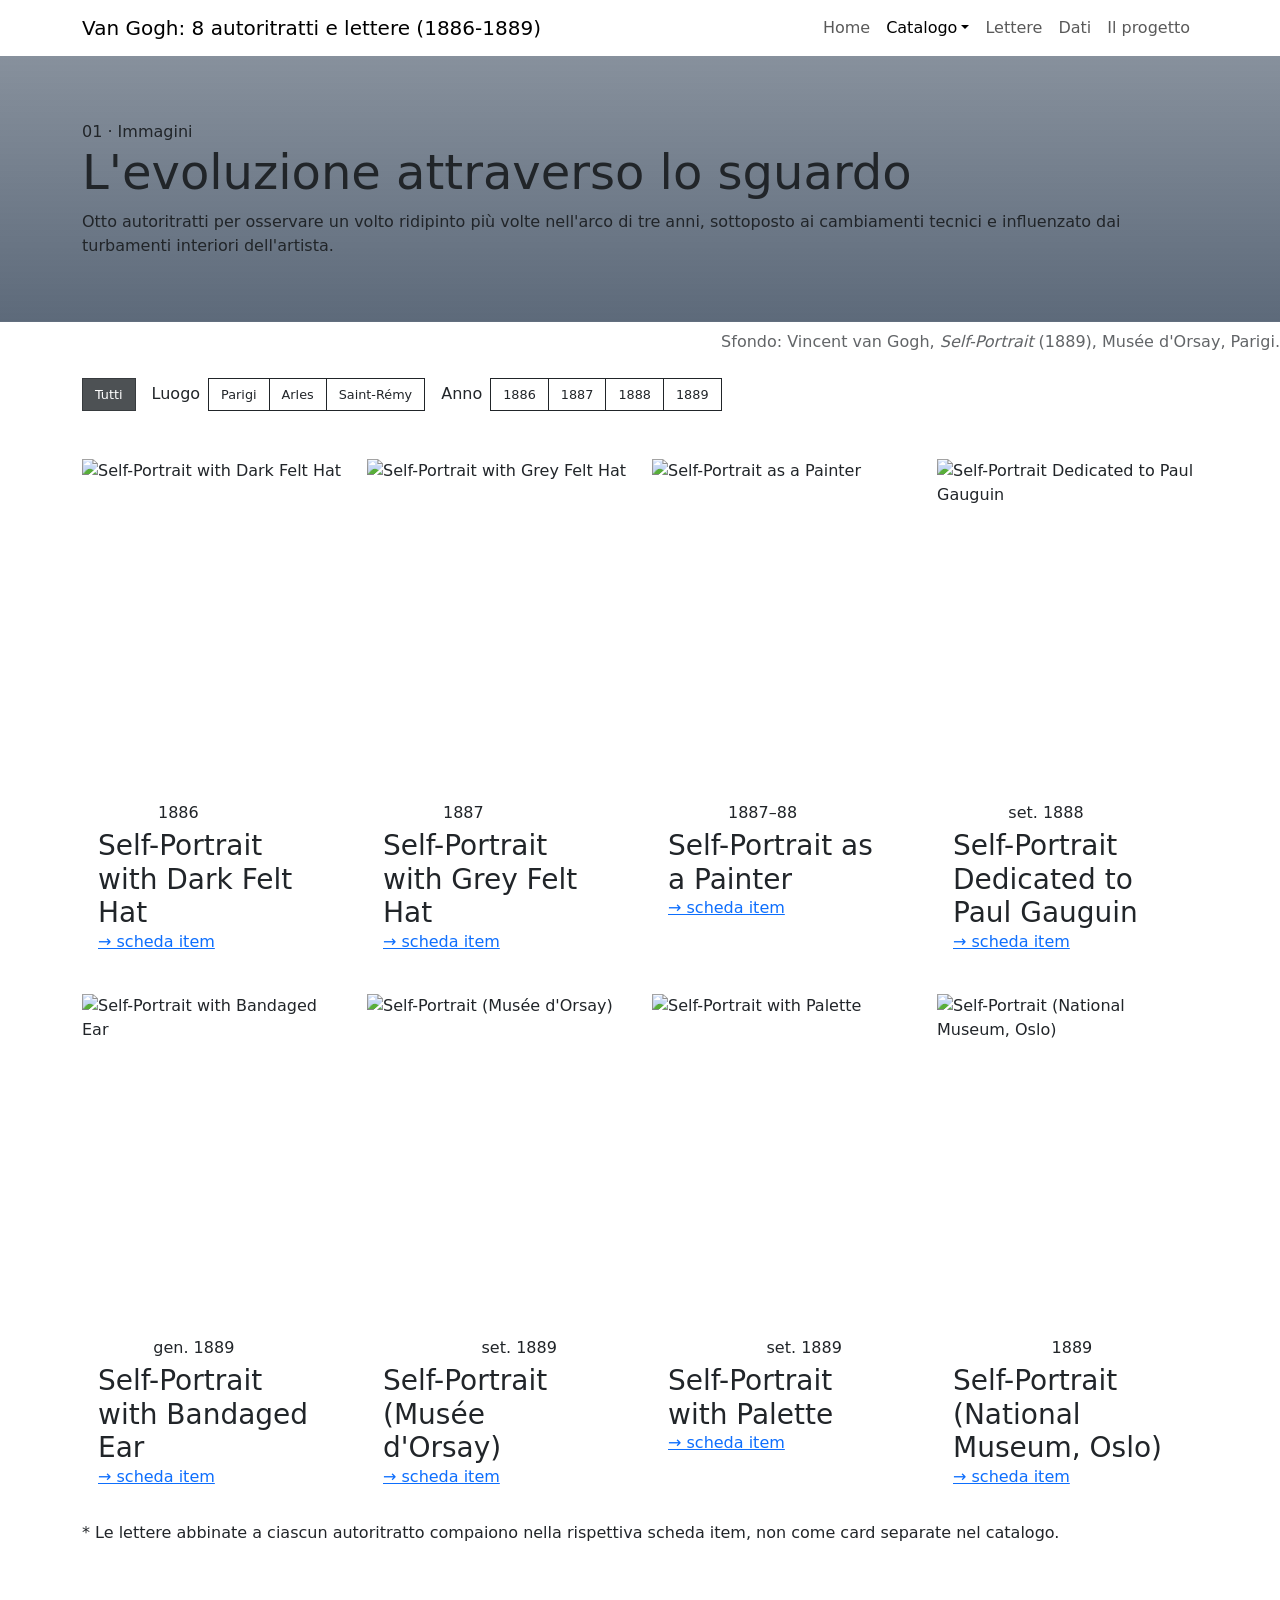
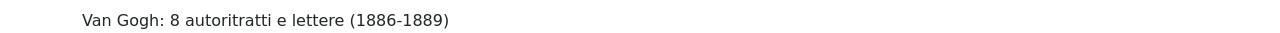
==== catalogo.html @ b30aceb8 "Add files via upload" ====
<!DOCTYPE html>
<html lang="it">
<head>
<meta charset="UTF-8">
<meta name="viewport" content="width=device-width, initial-scale=1.0">
<title>Catalogo — Van Gogh: 8 autoritratti e lettere (1886-1889)</title>
<link href="https://cdn.jsdelivr.net/npm/bootstrap@5.3.3/dist/css/bootstrap.min.css" rel="stylesheet">
<link href="https://fonts.googleapis.com/css2?family=Fraunces:wght@500;600&family=Source+Serif+4:ital,wght@0,400;0,600;1,400&family=IBM+Plex+Mono:wght@400;600&display=swap" rel="stylesheet">
<link rel="stylesheet" href="css/style.css">
</head>
<body>

<nav class="navbar navbar-expand-lg navbar-dh">
  <div class="container">
    <a class="navbar-brand" href="index.html">Van Gogh: 8 autoritratti e lettere (1886-1889)</a>
    <button class="navbar-toggler" type="button" data-bs-toggle="collapse" data-bs-target="#nav">
      <span class="navbar-toggler-icon"></span>
    </button>
    <div class="collapse navbar-collapse" id="nav">
      <ul class="navbar-nav ms-auto">
        <li class="nav-item"><a class="nav-link" href="index.html">Home</a></li>
<li class="nav-item dropdown">
  <a class="nav-link dropdown-toggle active" href="#" role="button" data-bs-toggle="dropdown" aria-expanded="false">Catalogo</a>
  <ul class="dropdown-menu dropdown-menu-dark">
    <li><a class="dropdown-item" href="catalogo.html">Immagini</a></li>
    <li><a class="dropdown-item" href="mappa.html">Mappa</a></li>
    <li><a class="dropdown-item" href="timeline.html">Cronologia</a></li>
  </ul>
</li>
        <li class="nav-item"><a class="nav-link" href="lettere.html">Lettere</a></li>
        <li class="nav-item"><a class="nav-link" href="dati.html">Dati</a></li>
        <li class="nav-item"><a class="nav-link" href="progetto.html">Il progetto</a></li>
      </ul>
    </div>
  </div>
</nav>

<header class="hero" style="padding: 4rem 0 3rem; background-image: linear-gradient(rgba(16,35,59,0.5), rgba(16,35,59,0.68)), url('assets/img/self-portrait-orsay.jpg'); background-size: 90% auto; background-position: center 35%;">
  <div class="container">
    <span class="stamp">01 · Immagini</span>
    <h1 style="font-size: clamp(1.8rem, 4.5vw, 3rem);">L'evoluzione attraverso lo sguardo</h1>
    <p class="lead-text">
      Otto autoritratti per osservare un volto ridipinto più volte nell'arco di tre anni, sottoposto ai cambiamenti tecnici e influenzato dai turbamenti interiori dell'artista.
    </p>
  </div>
</header>
<p class="caption" style="text-align:right; margin-top:0.5rem; opacity:0.7;">
  Sfondo: Vincent van Gogh, <em>Self-Portrait</em> (1889), Musée d'Orsay, Parigi.
</p>
<section class="container mt-4">
  <div class="d-flex flex-wrap align-items-center gap-3">

    <button class="btn btn-dark filtro-reset-btn active" id="filtro-reset" style="border-radius:0; font-family:var(--font-mono); font-size:0.8rem;">Tutti</button>

    <div class="d-flex align-items-center gap-2">
      <span class="eyebrow mb-0" style="white-space:nowrap;">Luogo</span>
      <div class="btn-group" role="group" aria-label="Filtra per luogo" id="filtri">
        <button class="btn btn-outline-dark filtro-btn" data-filtro="parigi" style="border-radius:0; font-family:var(--font-mono); font-size:0.8rem;">Parigi</button>
        <button class="btn btn-outline-dark filtro-btn" data-filtro="arles" style="border-radius:0; font-family:var(--font-mono); font-size:0.8rem;">Arles</button>
        <button class="btn btn-outline-dark filtro-btn" data-filtro="saintremy" style="border-radius:0; font-family:var(--font-mono); font-size:0.8rem;">Saint-Rémy</button>
      </div>
    </div>

    <div class="d-flex align-items-center gap-2">
      <span class="eyebrow mb-0" style="white-space:nowrap;">Anno</span>
      <div class="btn-group" role="group" aria-label="Filtra per anno" id="filtri-anno">
        <button class="btn btn-outline-dark filtro-anno-btn" data-anno="1886" style="border-radius:0; font-family:var(--font-mono); font-size:0.8rem;">1886</button>
        <button class="btn btn-outline-dark filtro-anno-btn" data-anno="1887" style="border-radius:0; font-family:var(--font-mono); font-size:0.8rem;">1887</button>
        <button class="btn btn-outline-dark filtro-anno-btn" data-anno="1888" style="border-radius:0; font-family:var(--font-mono); font-size:0.8rem;">1888</button>
        <button class="btn btn-outline-dark filtro-anno-btn" data-anno="1889" style="border-radius:0; font-family:var(--font-mono); font-size:0.8rem;">1889</button>
      </div>
    </div>

  </div>
</section>

<section class="container py-5">
  <div class="row g-4" id="griglia">

    <div class="col-sm-6 col-md-4 col-lg-3 item-card" data-luogo="parigi" data-anno="1886">
      <div class="portrait-card h-100">
        <img src="assets/img/self-portrait-dark-felt-hat.jpg" alt="Self-Portrait with Dark Felt Hat" style="width:100%; aspect-ratio:4/5; object-fit:cover; display:block;">
        <div class="card-body p-3">
          <span class="badge-tipo badge-parigi badge">Parigi</span>
          <span class="meta">1886</span>
          <h3 class="card-title mt-1">Self-Portrait with Dark Felt Hat</h3>
          <a href="item/self-portrait-dark-felt-hat.html">→ scheda item</a>
        </div>
      </div>
    </div>

    <div class="col-sm-6 col-md-4 col-lg-3 item-card" data-luogo="parigi" data-anno="1887">
      <div class="portrait-card h-100">
        <img src="assets/img/self-portrait-grey-felt-hat.jpg" alt="Self-Portrait with Grey Felt Hat" style="width:100%; aspect-ratio:4/5; object-fit:cover; display:block;">
        <div class="card-body p-3">
          <span class="badge-tipo badge-parigi badge">Parigi</span>
          <span class="meta">1887</span>
          <h3 class="card-title mt-1">Self-Portrait with Grey Felt Hat</h3>
          <a href="item/self-portrait-grey-felt-hat.html">→ scheda item</a>
        </div>
      </div>
    </div>

    <div class="col-sm-6 col-md-4 col-lg-3 item-card" data-luogo="parigi" data-anno="1887-1888">
      <div class="portrait-card h-100">
        <img src="assets/img/self-portrait-as-painter.jpg" alt="Self-Portrait as a Painter" style="width:100%; aspect-ratio:4/5; object-fit:cover; display:block;">
        <div class="card-body p-3">
          <span class="badge-tipo badge-parigi badge">Parigi</span>
          <span class="meta">1887–88</span>
          <h3 class="card-title mt-1">Self-Portrait as a Painter</h3>
          <a href="item/self-portrait-as-painter.html">→ scheda item</a>
        </div>
      </div>
    </div>

    <div class="col-sm-6 col-md-4 col-lg-3 item-card" data-luogo="arles" data-anno="1888">
      <div class="portrait-card h-100">
        <img src="assets/img/self-portrait-dedicated-gauguin.jpg" alt="Self-Portrait Dedicated to Paul Gauguin" style="width:100%; aspect-ratio:4/5; object-fit:cover; display:block;">
        <div class="card-body p-3">
          <span class="badge-tipo badge-arles badge">Arles</span>
          <span class="meta">set. 1888</span>
          <h3 class="card-title mt-1">Self-Portrait Dedicated to Paul Gauguin</h3>
          <a href="item/self-portrait-dedicated-gauguin.html">→ scheda item</a>
        </div>
      </div>
    </div>

    <div class="col-sm-6 col-md-4 col-lg-3 item-card" data-luogo="arles" data-anno="1889">
      <div class="portrait-card h-100">
        <img src="assets/img/self-portrait-bandaged-ear.jpg" alt="Self-Portrait with Bandaged Ear" style="width:100%; aspect-ratio:4/5; object-fit:cover; display:block;">
        <div class="card-body p-3">
          <span class="badge-tipo badge-arles badge">Arles</span>
          <span class="meta">gen. 1889</span>
          <h3 class="card-title mt-1">Self-Portrait with Bandaged Ear</h3>
          <a href="item/self-portrait-bandaged-ear.html">→ scheda item</a>
        </div>
      </div>
    </div>

    <div class="col-sm-6 col-md-4 col-lg-3 item-card" data-luogo="saintremy" data-anno="1889">
      <div class="portrait-card h-100">
        <img src="assets/img/self-portrait-orsay.jpg" alt="Self-Portrait (Musée d'Orsay)" style="width:100%; aspect-ratio:4/5; object-fit:cover; display:block;">
        <div class="card-body p-3">
          <span class="badge-tipo badge-saintremy badge">Saint-Rémy</span>
          <span class="meta">set. 1889</span>
          <h3 class="card-title mt-1">Self-Portrait (Musée d'Orsay)</h3>
          <a href="item/self-portrait-orsay.html">→ scheda item</a>
        </div>
      </div>
    </div>

    <div class="col-sm-6 col-md-4 col-lg-3 item-card" data-luogo="saintremy" data-anno="1889">
      <div class="portrait-card h-100">
        <img src="assets/img/self-portrait-palette.jpg" alt="Self-Portrait with Palette" style="width:100%; aspect-ratio:4/5; object-fit:cover; display:block;">
        <div class="card-body p-3">
          <span class="badge-tipo badge-saintremy badge">Saint-Rémy</span>
          <span class="meta">set. 1889</span>
          <h3 class="card-title mt-1">Self-Portrait with Palette</h3>
          <a href="item/self-portrait-palette.html">→ scheda item</a>
        </div>
      </div>
    </div>

    <div class="col-sm-6 col-md-4 col-lg-3 item-card" data-luogo="saintremy" data-anno="1889">
      <div class="portrait-card h-100">
        <img src="assets/img/self-portrait-oslo.jpg" alt="Self-Portrait (National Museum, Oslo)" style="width:100%; aspect-ratio:4/5; object-fit:cover; display:block;">
        <div class="card-body p-3">
          <span class="badge-tipo badge-saintremy badge">Saint-Rémy</span>
          <span class="meta">1889</span>
          <h3 class="card-title mt-1">Self-Portrait (National Museum, Oslo)</h3>
          <a href="item/self-portrait-oslo.html">→ scheda item</a>
        </div>
      </div>
    </div>

  </div>
  <p class="meta mt-3">* Le lettere abbinate a ciascun autoritratto compaiono nella rispettiva scheda item, non come card separate nel catalogo.</p>
</section>

<footer>
  <div class="container">
    <p class="mb-0">Van Gogh: 8 autoritratti e lettere (1886-1889)</p>
  </div>
</footer>

<script src="https://cdn.jsdelivr.net/npm/bootstrap@5.3.3/dist/js/bootstrap.bundle.min.js"></script>
<script src="js/main.js"></script>
</body>
</html>
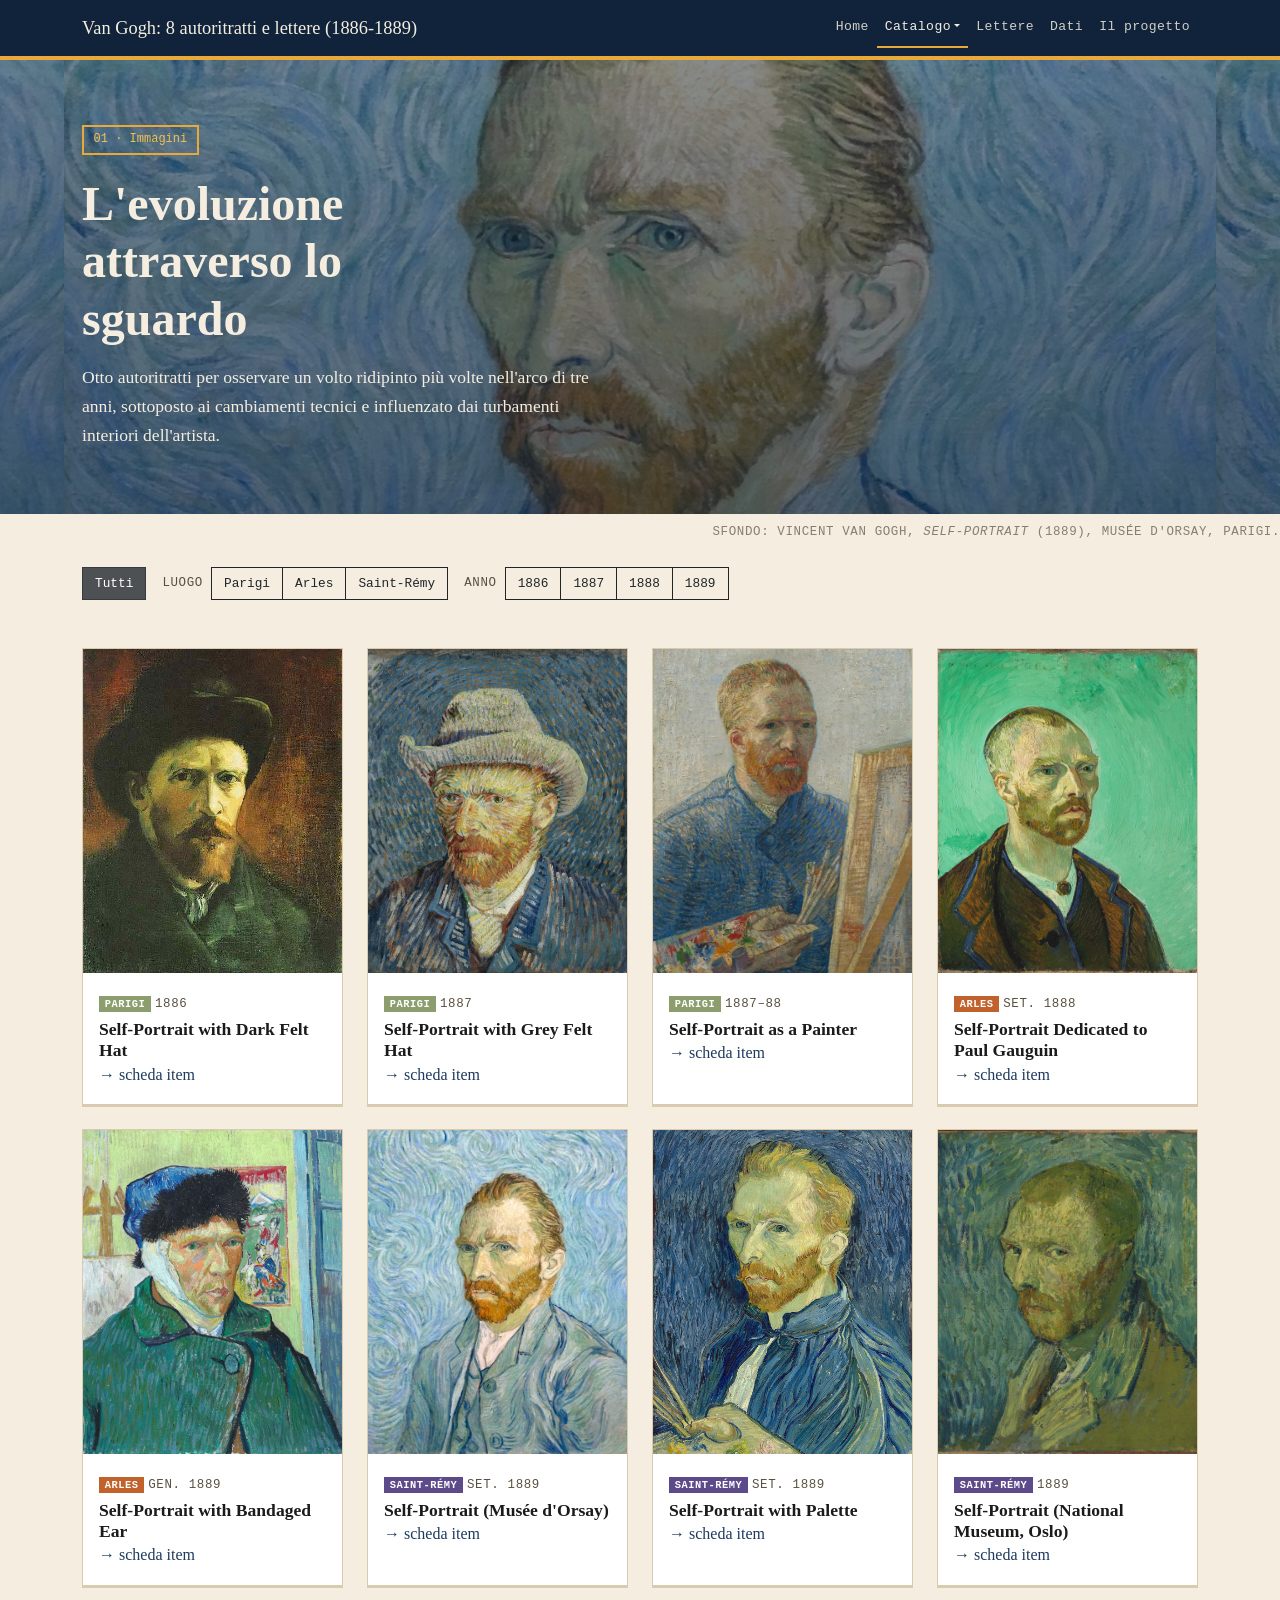
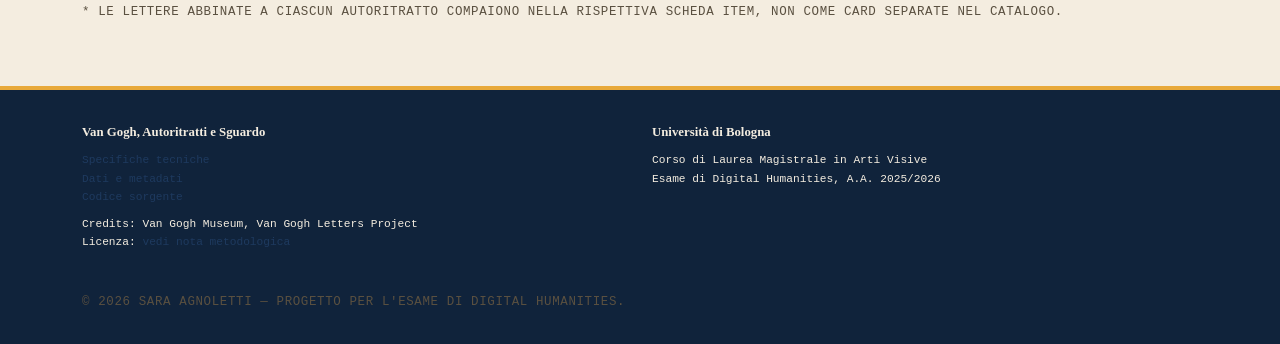
==== commit e6642e89: "Update catalogo.html" ====
--- a/catalogo.html
+++ b/catalogo.html
@@ -179,7 +179,26 @@
 
 <footer>
   <div class="container">
-    <p class="mb-0">Van Gogh: 8 autoritratti e lettere (1886-1889)</p>
+    <div class="row g-4">
+      <div class="col-md-6">
+        <p class="mb-2" style="font-family:var(--font-display); font-weight:600; color:var(--cream);">Van Gogh, Autoritratti e Sguardo</p>
+        <ul class="list-unstyled small">
+          <li><a href="progetto.html">Specifiche tecniche</a></li>
+          <li><a href="dati.html">Dati e metadati</a></li>
+          <li><a href="https://github.com/agnolettisara-hub/van-gogh-autoritratti-lettere" target="_blank" rel="noopener">Codice sorgente</a></li>
+          <li class="mt-2">Credits: Van Gogh Museum, Van Gogh Letters Project</li>
+          <li>Licenza: <a href="progetto.html">vedi nota metodologica</a></li>
+        </ul>
+      </div>
+      <div class="col-md-6">
+        <p class="mb-2" style="font-family:var(--font-display); font-weight:600; color:var(--cream);">Università di Bologna</p>
+        <ul class="list-unstyled small">
+          <li>Corso di Laurea Magistrale in Arti Visive</li>
+          <li>Esame di Digital Humanities, A.A. 2025/2026</li>
+        </ul>
+      </div>
+    </div>
+    <p class="meta mt-4 mb-0">© 2026 Sara Agnoletti — Progetto per l'esame di Digital Humanities.</p>
   </div>
 </footer>
 
--- a/css/style.css
+++ b/css/style.css
@@ -0,0 +1,154 @@
+/* =========================================================
+   Autoritratti — Vincent van Gogh (1886–1889)
+   Design tokens — tavolozza Van Gogh
+   ========================================================= */
+:root {
+  --cream: #F4EDE0;       /* fondo caldo, non il classico bianco museo */
+  --ink: #1B1B1B;
+  --blue: #1E3A5F;        /* blu di Prussia */
+  --blue-deep: #10233B;
+  --yellow: #E8A93A;      /* giallo cromo smorzato */
+  --yellow-bright: #F2C14E;
+  --green: #4A6B4D;       /* verde cipresso, uso minimo */
+  --line: #D9CBB0;
+
+  --font-display: 'Fraunces', Georgia, serif;   /* serif espressiva, non geometrica */
+  --font-body: 'Source Serif 4', Georgia, serif;
+  --font-mono: 'IBM Plex Mono', 'Courier New', monospace;
+}
+
+* { box-sizing: border-box; }
+
+body {
+  background-color: var(--cream);
+  color: var(--ink);
+  font-family: var(--font-body);
+  line-height: 1.65;
+}
+
+a { color: var(--blue); text-decoration: none; }
+a:hover, a:focus { text-decoration: underline; color: var(--yellow); }
+a:focus-visible, button:focus-visible { outline: 3px solid var(--blue); outline-offset: 2px; }
+
+h1, h2, h3, .display {
+  font-family: var(--font-display);
+  font-weight: 600;
+  color: var(--blue-deep);
+}
+
+.eyebrow, .meta, .caption, .label {
+  font-family: var(--font-mono);
+  font-size: 0.78rem;
+  letter-spacing: 0.05em;
+  text-transform: uppercase;
+  color: #5A5040;
+}
+
+/* ---------- Navbar ---------- */
+.navbar-dh {
+  background-color: var(--blue-deep);
+  border-bottom: 4px solid var(--yellow);
+}
+.navbar-dh .navbar-brand {
+  font-family: var(--font-display);
+  color: var(--cream) !important;
+  font-size: 1.15rem;
+}
+.navbar-dh .nav-link {
+  font-family: var(--font-mono);
+  font-size: 0.82rem;
+  letter-spacing: 0.03em;
+  color: var(--cream) !important;
+  opacity: 0.85;
+}
+.navbar-dh .nav-link.active, .navbar-dh .nav-link.dropdown-toggle.active { opacity: 1; border-bottom: 2px solid var(--yellow); }
+.navbar-dh .dropdown-menu { background: var(--blue-deep); border: 1px solid var(--blue); border-radius: 0; }
+.navbar-dh .dropdown-item { font-family: var(--font-mono); font-size: 0.82rem; color: var(--cream); }
+.navbar-dh .dropdown-item:hover { background: var(--yellow); color: var(--blue-deep); }
+
+/* ---------- Hero — pennellata di sfondo ---------- */
+.hero {
+  position: relative;
+  padding: 5.5rem 0 4.5rem;
+  background:
+    radial-gradient(ellipse at 80% 20%, rgba(232,169,58,0.35), transparent 55%),
+    radial-gradient(ellipse at 10% 80%, rgba(30,58,95,0.25), transparent 55%),
+    var(--blue-deep);
+  color: var(--cream);
+  overflow: hidden;
+}
+.hero .stamp {
+  display: inline-block;
+  border: 2px solid var(--yellow);
+  color: var(--yellow-bright);
+  font-family: var(--font-mono);
+  font-size: 0.75rem;
+  padding: 0.2rem 0.6rem;
+  margin-bottom: 1.2rem;
+}
+.hero h1 { font-size: clamp(2.2rem, 5.5vw, 3.8rem); max-width: 16ch; margin-bottom: 1rem; color: var(--cream); }
+.hero .lead-text { max-width: 58ch; font-size: 1.1rem; }
+
+/* ---------- Card ritratto ---------- */
+.portrait-card {
+  background: #fff;
+  border: 1px solid var(--line);
+  box-shadow: 0 2px 0 var(--line);
+  transition: transform 0.15s ease;
+}
+.portrait-card:hover { transform: translateY(-4px); }
+.portrait-card .ph-img {
+  aspect-ratio: 4/5;
+  background: #E4D9C2;
+  border-bottom: 1px solid var(--line);
+  display: flex; align-items: center; justify-content: center;
+  font-family: var(--font-mono); font-size: 0.7rem; color: #7a6f57;
+  text-align: center; padding: 0.5rem;
+}
+.portrait-card .card-body { font-family: var(--font-body); }
+.portrait-card .card-title { font-family: var(--font-display); font-size: 1.1rem; }
+
+.badge-tipo {
+  font-family: var(--font-mono);
+  font-size: 0.65rem;
+  letter-spacing: 0.05em;
+  text-transform: uppercase;
+  border-radius: 0;
+  padding: 0.3em 0.55em;
+}
+.badge-immagine { background: var(--blue); color: var(--cream); }
+.badge-testo    { background: var(--yellow); color: var(--blue-deep); }
+.badge-parigi   { background: #8C9E6E; color: #fff; }
+.badge-arles    { background: #C1622D; color: #fff; }
+.badge-saintremy{ background: #5C4A8A; color: #fff; }
+
+/* ---------- Item detail ---------- */
+.item-figure { border: 1px solid var(--line); background: #E4D9C2; }
+.item-figure img { width: 100%; display: block; }
+.excerpt {
+  font-family: var(--font-display);
+  font-style: italic;
+  font-size: 1.15rem;
+  background: var(--blue-deep);
+  color: var(--cream);
+  border-left: 6px solid var(--yellow);
+  padding: 1.2rem 1.4rem;
+}
+aside.related { border-top: 2px dashed var(--line); margin-top: 3rem; padding-top: 1.5rem; }
+.related-link { display: block; font-family: var(--font-mono); font-size: 0.85rem; padding: 0.4rem 0; border-bottom: 1px solid var(--line); }
+
+/* ---------- Testo TEI renderizzato via JS ---------- */
+.tei-viewer { font-family: var(--font-body); line-height: 1.7; background: #fff; border: 1px solid var(--line); padding: 1.5rem 1.8rem; }
+.tei-viewer p { margin-bottom: 1rem; }
+.tei-viewer .tei-head { font-family: var(--font-display); font-size: 1.2rem; margin: 1.5rem 0 1rem; }
+.tei-persname, .tei-placename { color: var(--blue); font-weight: 600; border-bottom: 1px dotted var(--blue); }
+.tei-signature { font-family: var(--font-mono); text-align: right; margin-top: 1.5rem; }
+
+/* ---------- Data table ---------- */
+table.dati-table { font-family: var(--font-mono); font-size: 0.85rem; }
+table.dati-table th { font-family: var(--font-display); background: var(--blue-deep); color: var(--cream); font-weight: normal; }
+
+/* ---------- Footer ---------- */
+footer { border-top: 4px solid var(--yellow); background: var(--blue-deep); color: var(--cream); font-family: var(--font-mono); font-size: 0.8rem; padding: 2rem 0; }
+
+@media (prefers-reduced-motion: reduce) { .portrait-card, .portrait-card:hover { transition: none; transform: none; } }
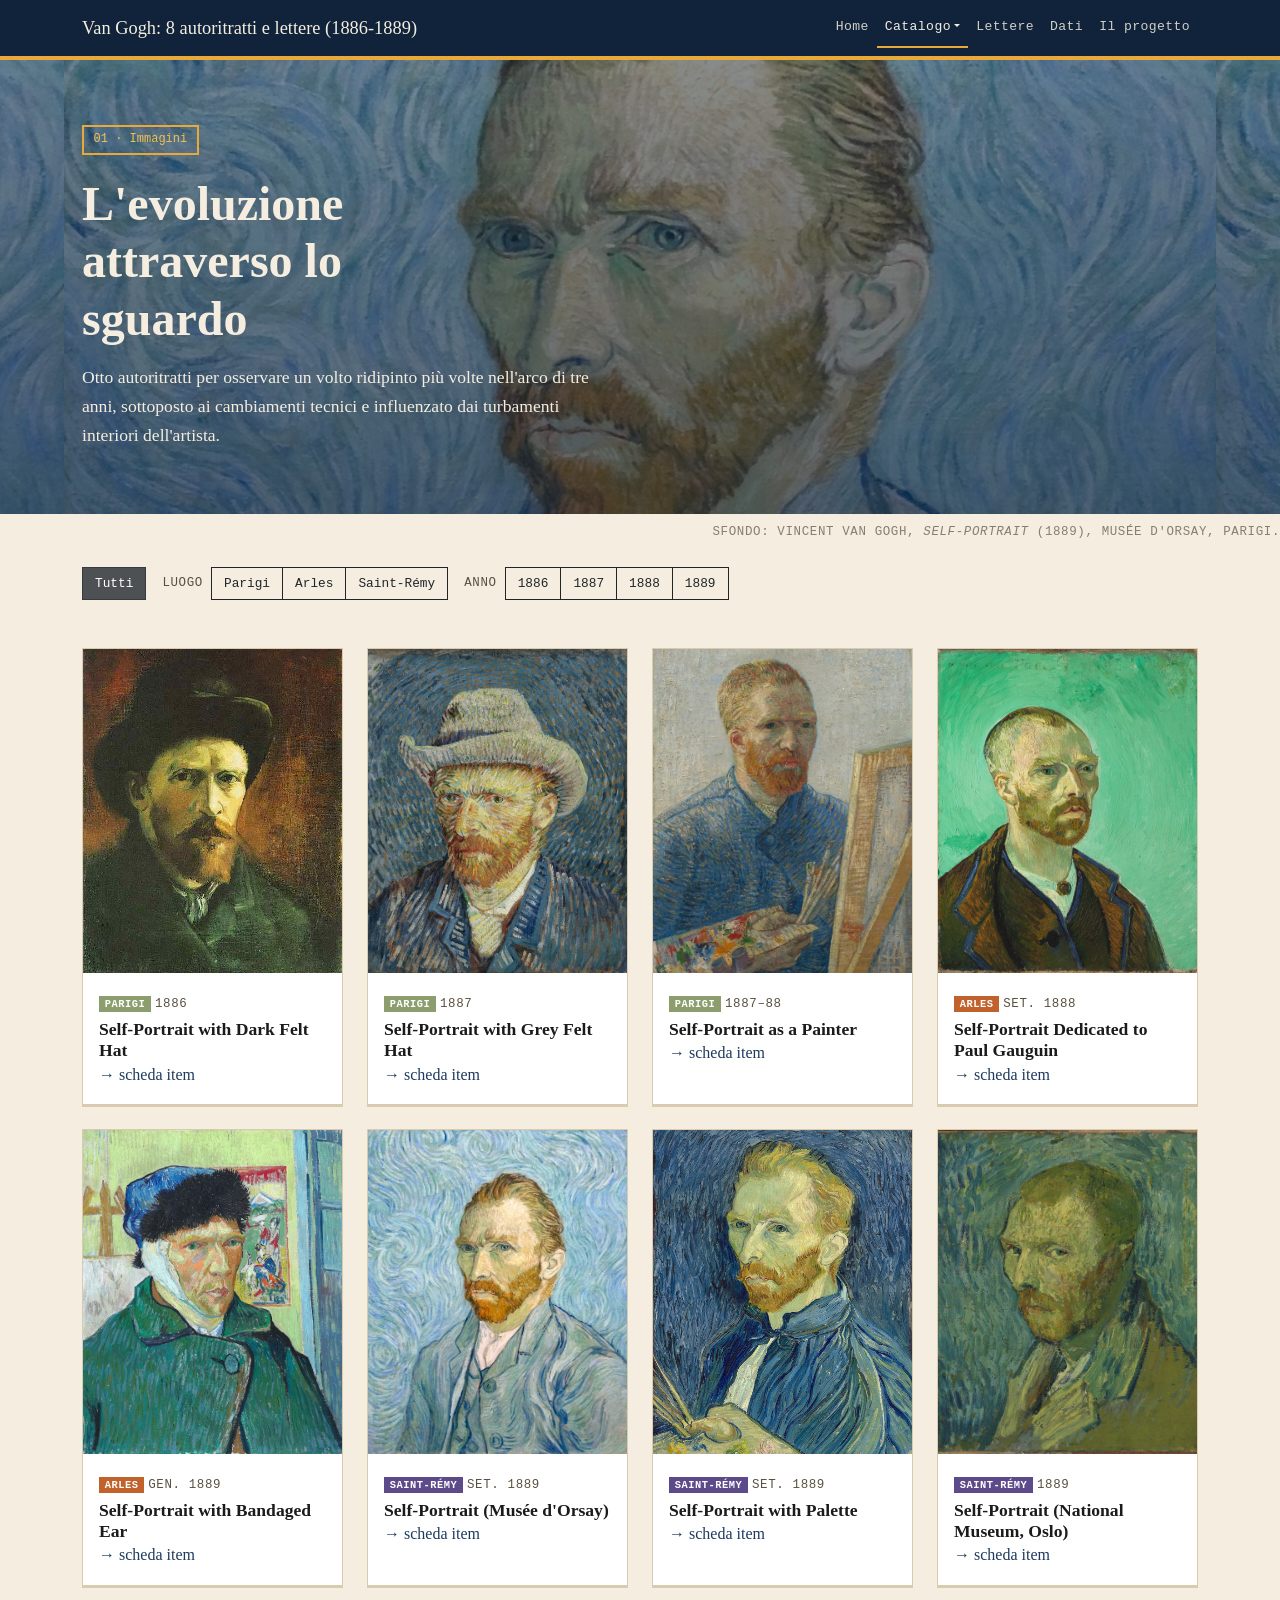
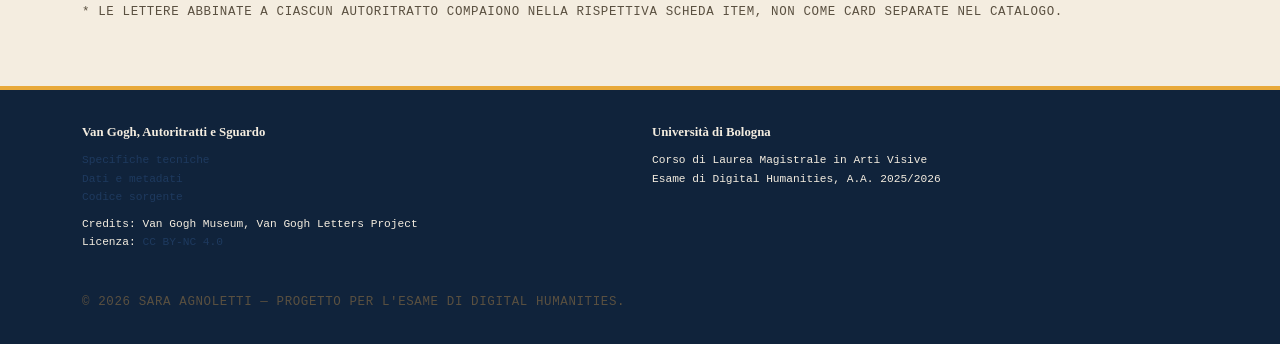
==== commit ade027a5: "Update catalogo.html" ====
--- a/catalogo.html
+++ b/catalogo.html
@@ -187,7 +187,7 @@
           <li><a href="dati.html">Dati e metadati</a></li>
           <li><a href="https://github.com/agnolettisara-hub/van-gogh-autoritratti-lettere" target="_blank" rel="noopener">Codice sorgente</a></li>
           <li class="mt-2">Credits: Van Gogh Museum, Van Gogh Letters Project</li>
-          <li>Licenza: <a href="progetto.html">vedi nota metodologica</a></li>
+          <li>Licenza: <a href="https://creativecommons.org/licenses/by-nc/4.0/deed.it" target="_blank" rel="noopener">CC BY-NC 4.0</a></li>
         </ul>
       </div>
       <div class="col-md-6">
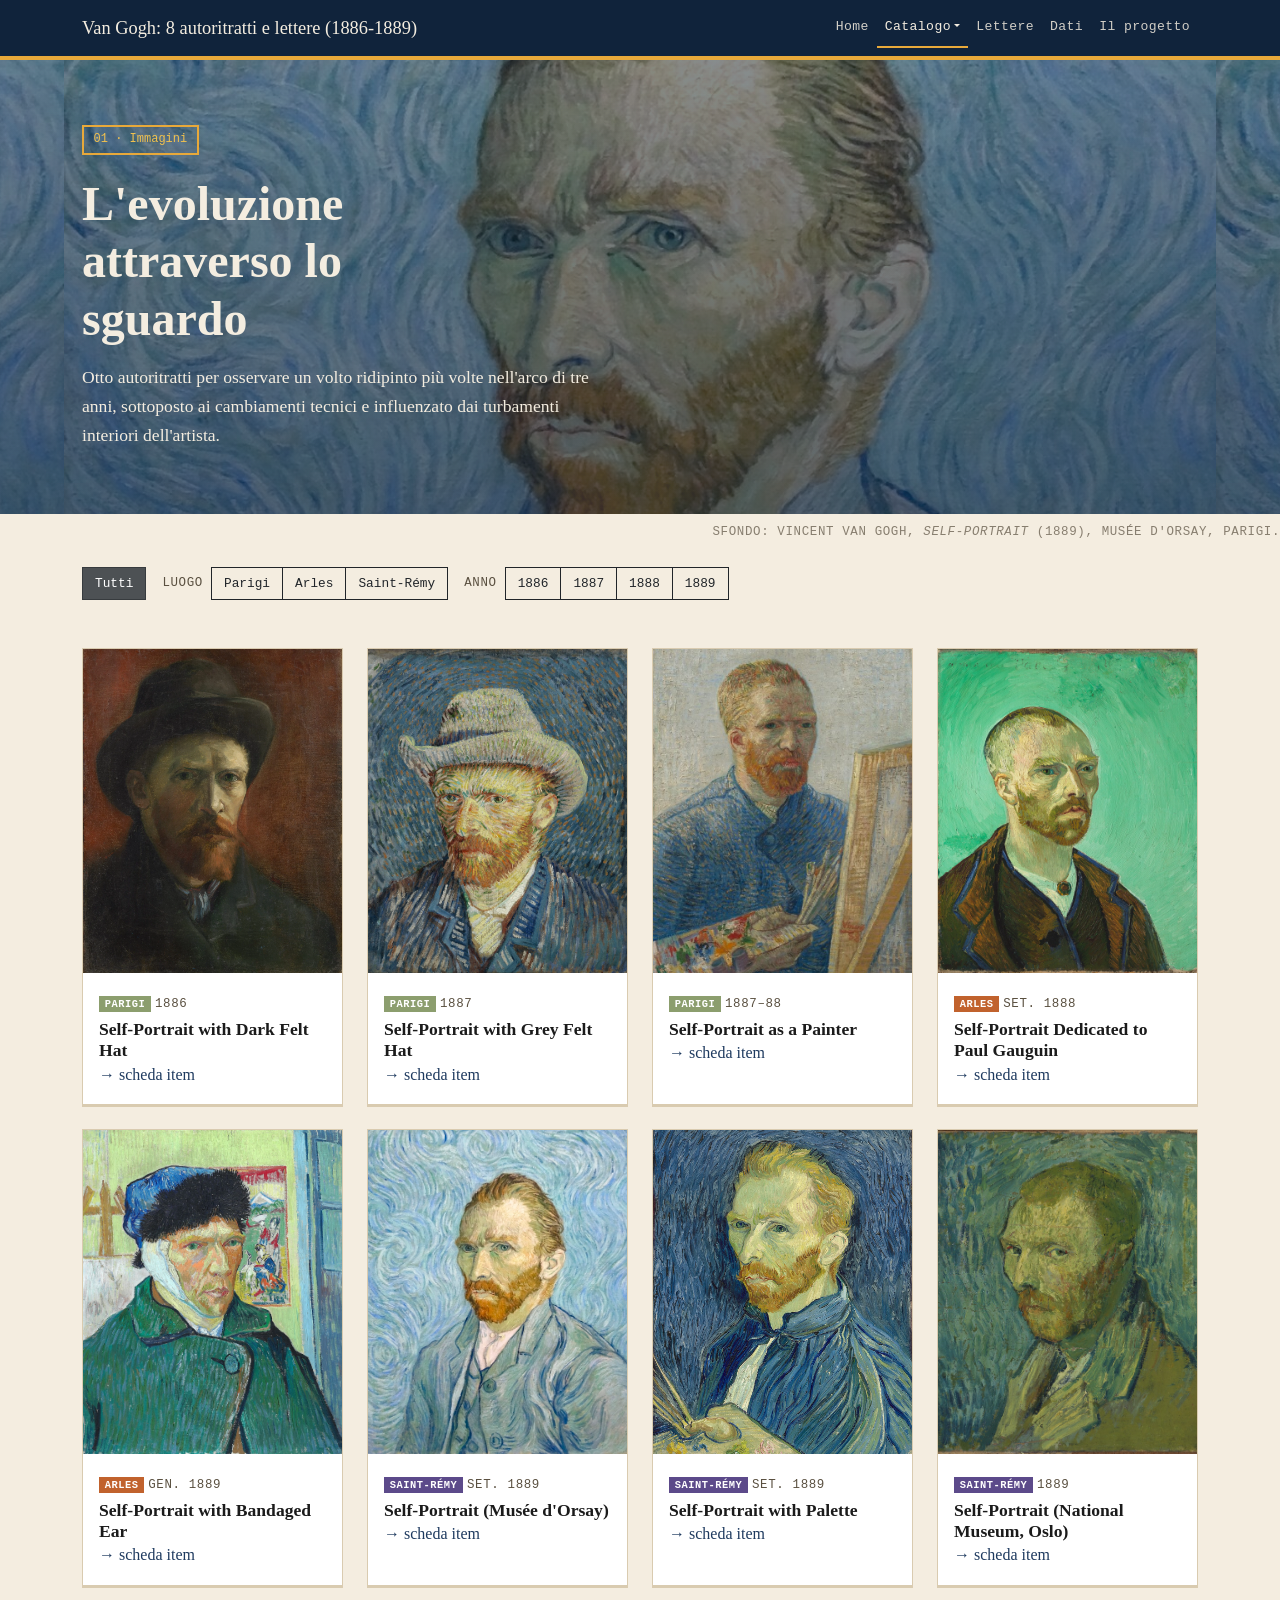
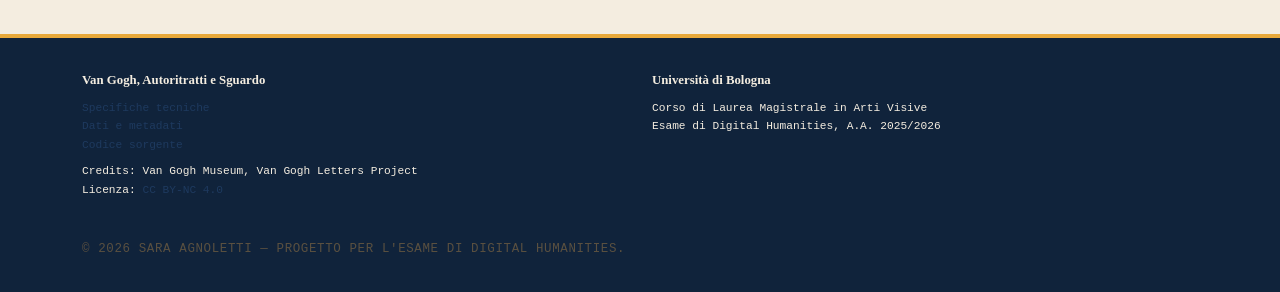
==== commit b1b8cd2a: "Update catalogo.html" ====
--- a/catalogo.html
+++ b/catalogo.html
@@ -174,7 +174,6 @@
     </div>
 
   </div>
-  <p class="meta mt-3">* Le lettere abbinate a ciascun autoritratto compaiono nella rispettiva scheda item, non come card separate nel catalogo.</p>
 </section>
 
 <footer>
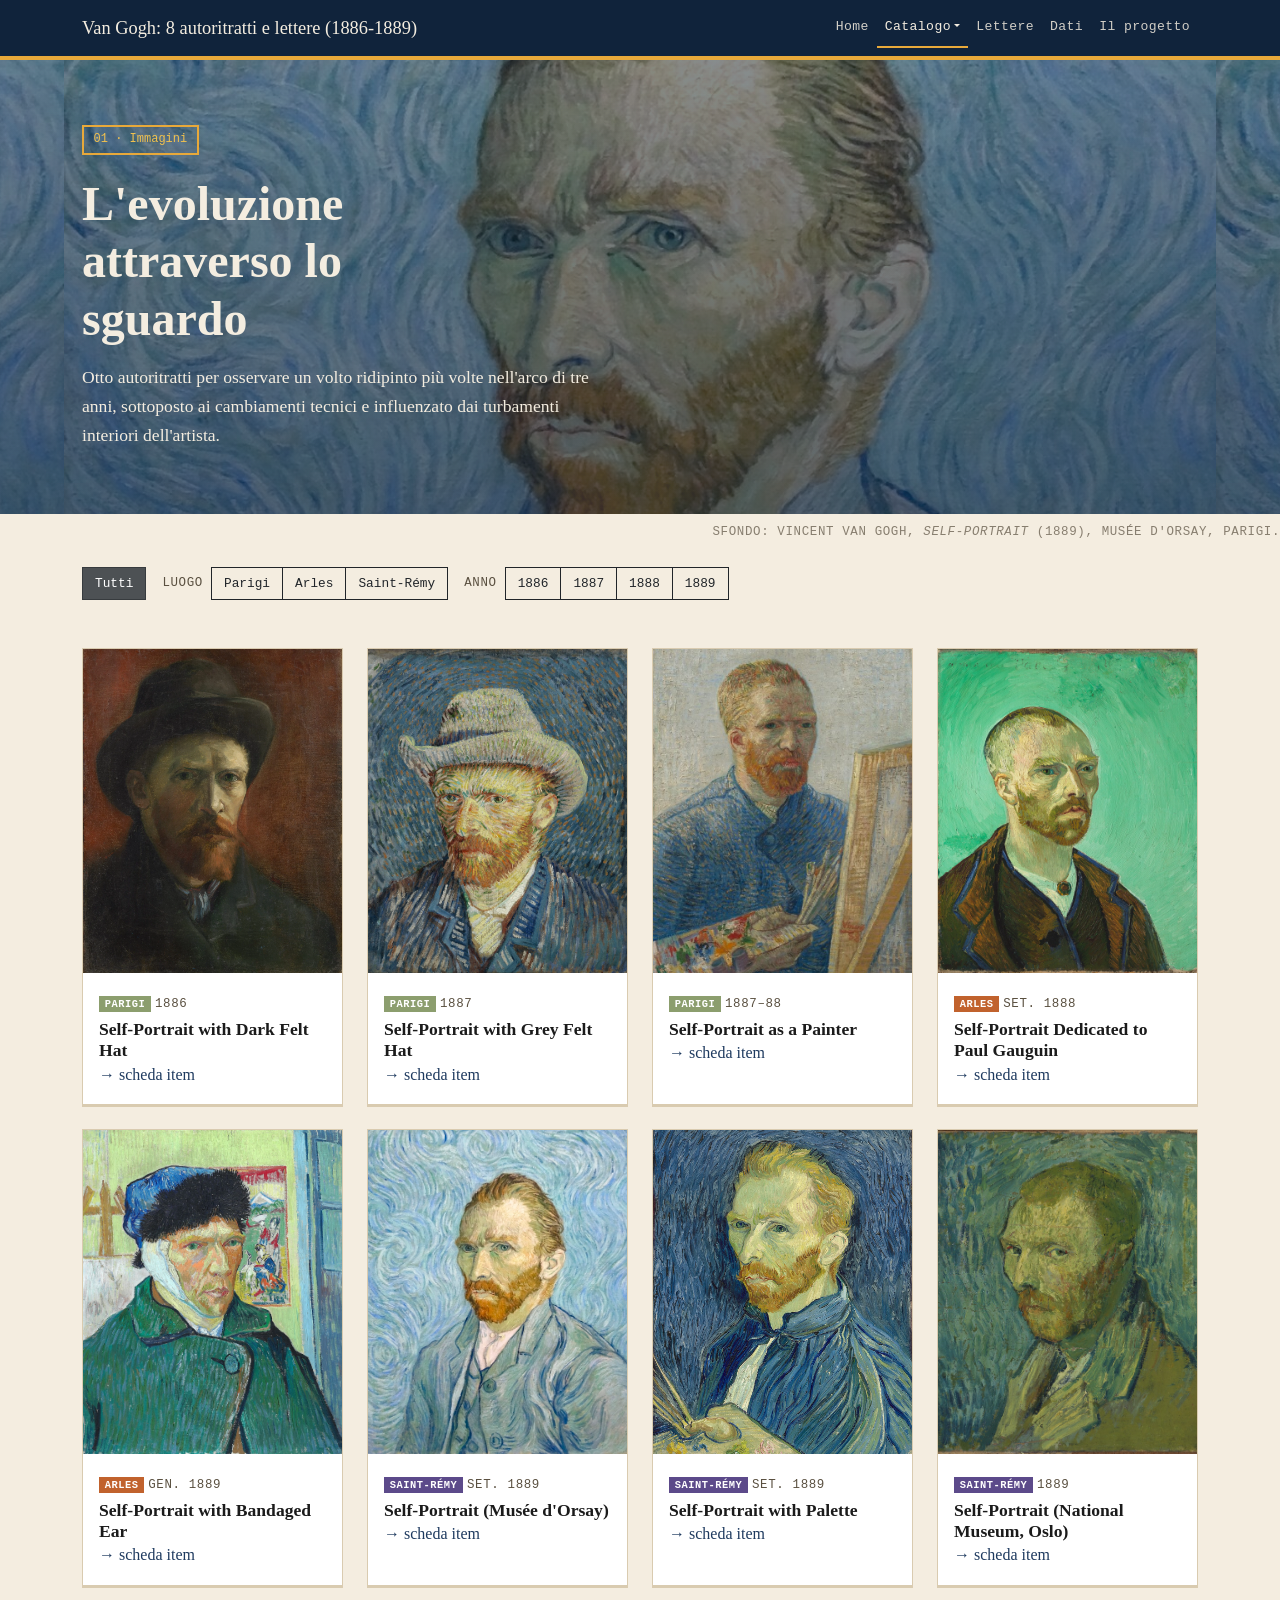
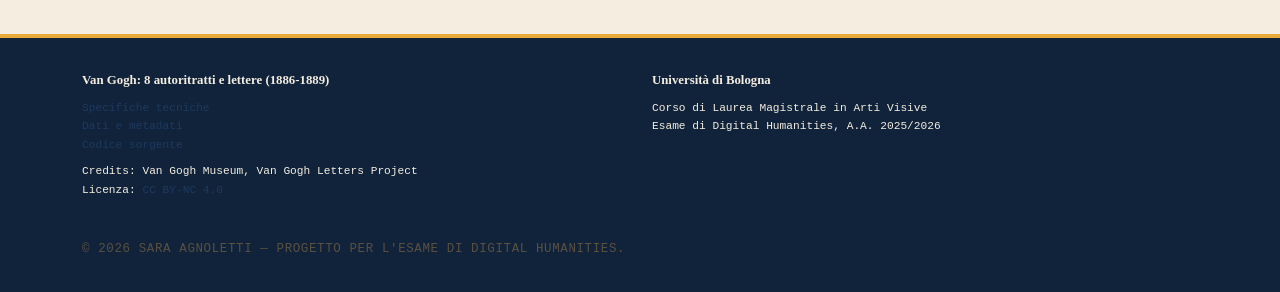
==== commit f345cd29: "Update catalogo.html" ====
--- a/catalogo.html
+++ b/catalogo.html
@@ -180,7 +180,7 @@
   <div class="container">
     <div class="row g-4">
       <div class="col-md-6">
-        <p class="mb-2" style="font-family:var(--font-display); font-weight:600; color:var(--cream);">Van Gogh, Autoritratti e Sguardo</p>
+        <p class="mb-2" style="font-family:var(--font-display); font-weight:600; color:var(--cream);">Van Gogh: 8 autoritratti e lettere (1886-1889)</p>
         <ul class="list-unstyled small">
           <li><a href="progetto.html">Specifiche tecniche</a></li>
           <li><a href="dati.html">Dati e metadati</a></li>
